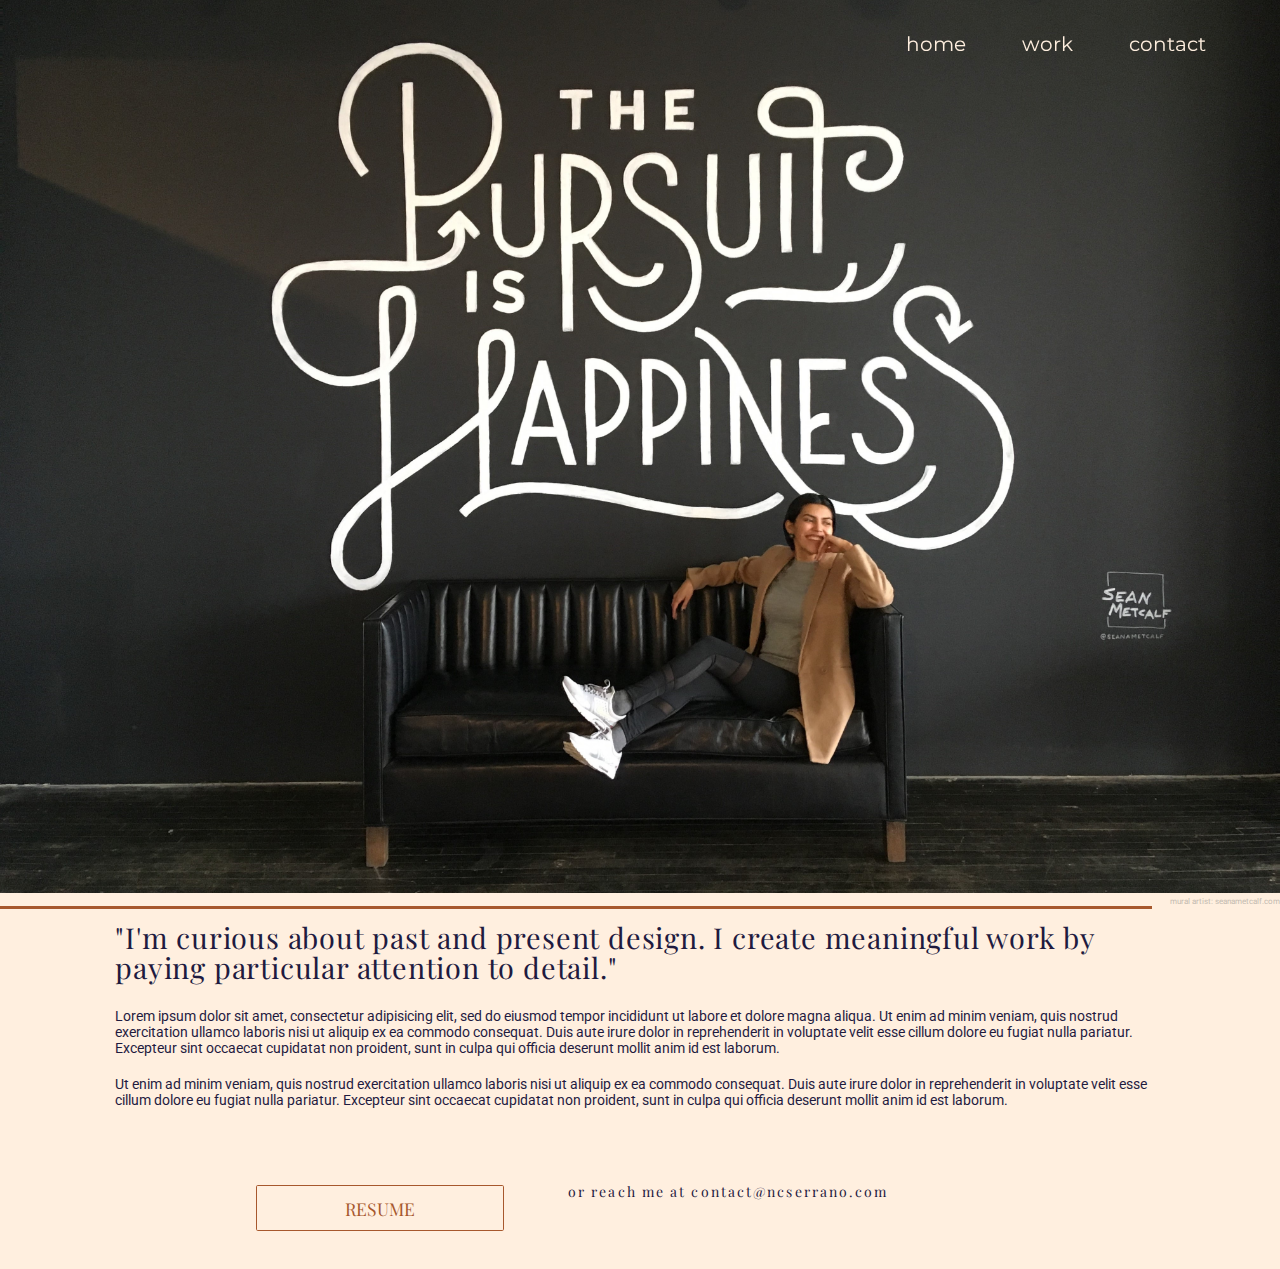
==== about.html @ e1e72710 "added P1 files to folder" ====
<!DOCTYPE html>
<html lang="en" dir="ltr">
  <head>
    <meta charset="utf-8">
    <title>About Me | Naraly Serrano </title>

    <link type="text/css" rel="stylesheet" href="styles.css" />
    <link rel="stylesheet" href="animate.min.css">
    <link href="https://fonts.googleapis.com/css?family=Montserrat|Playfair+Display:400,700,900|Roboto&display=swap" rel="stylesheet">
    <meta name="viewport" content="width=device-width, initial-scale=1">

    <!--[if lt IE 9]>
      <script src="js/html5shiv-printshiv.min.js"></script>
    <![endif]-->
    <script src="https://ajax.googleapis.com/ajax/libs/jquery/3.4.1/jquery.min.js"></script>
    <!-- Favicons-->
    <link rel="apple-touch-icon" sizes="180x180" href="favicon/apple-touch-icon.png">
    <link rel="icon" type="image/png" sizes="32x32" href="favicon/favicon-32x32.png">
    <link rel="icon" type="image/png" sizes="16x16" href="favicon/favicon-16x16.png">
    <link rel="manifest" href="/site.webmanifest">
  </head>

  <body>
    <button class="hamburger">&#9776;</button>
    <button class="cross">&#735;</button>
    <header>
      <nav class="menu">
        <ul>
          <li><a href="index.html">home</a></li>
          <li><a href="#">work</a></li>
          <li><a href="#">contact</a></li>
        </ul>
      </nav>

      <nav class="desktop_about_menu">
        <ul>
          <li><a href="index.html">home</a></li>
          <li><a href="#">work</a></li>
          <li><a href="#">contact</a></li>
        </ul>
      </nav>
    </header>

    <div class="mobile_horizontal_line">
    </div>
    <div class="mobile_vertical_line">&nbsp;
    </div>

    <figure class="mobile_about_img animated slideInRight slower">
      <img src="images/about_edited.jpg" alt="Naraly sitting in front of a mural" class="img_about img_padding">
      <figcaption>mural artist: seanametcalf.com</figcaption>
    </figure>
    <figure>
    </figure>
      <img src="images/about_quoteonly_2.png" class="mobile_quote_padding animated slideInLeft slower" alt="Quote I am curious about past and present design. I create meaningful work by paying particular attention to detail." >


    <figure class="desktop_about_img animated slideInRight slower">
      <img src="images/about.jpg" alt="Naraly sitting in front of a mural" class="img_about img_padding">
      <figcaption>mural artist: seanametcalf.com</figcaption>
    </figure>

    <section class="about_horizontal_line animated slideInLeft slower">
    </section>

    <section class="desktop_quote_padding">
      <h3 class="desktop_quote_style">
        "I'm curious about past and present design. I create meaningful work by paying particular attention to detail."
      </h3>
    </section>

    <article class="about_padding">
      <p class="about_p">Lorem ipsum dolor sit amet, consectetur adipisicing elit, sed do eiusmod tempor incididunt ut labore et dolore magna aliqua. Ut enim ad minim veniam, quis nostrud exercitation ullamco laboris nisi ut aliquip ex ea commodo consequat. Duis aute irure dolor in reprehenderit in voluptate velit esse cillum dolore eu fugiat nulla pariatur. Excepteur sint occaecat cupidatat non proident, sunt in culpa qui officia deserunt mollit anim id est laborum.
      </p>
      <br>
      <p class="about_p">
      Ut enim ad minim veniam, quis nostrud exercitation ullamco laboris nisi ut aliquip ex ea commodo consequat. Duis aute irure dolor in reprehenderit in voluptate velit esse cillum dolore eu fugiat nulla pariatur. Excepteur sint occaecat cupidatat non proident, sunt in culpa qui officia deserunt mollit anim id est laborum.
      </p>
    </article>

    <div class="about_bottom">
      <div class="button_center">
        <a href="http://ncserrano.com/media/NaralySerrano_Resume.pdf" class="resumebutton button-accent" target="_blank" > resume </a>
      </div>
      <div class="oremail">
        <p>or reach me at contact@ncserrano.com</p>
      </div>
  </div>
    <script src="js/hamburger.js"></script>

  </body>
</html>
---- styles.css ----
* {
	margin: 0;
	padding: 0;
	border: 0;
}

article, aside, details, figcaption, figure, footer, header, main, nav, section, summary {
    display:block;
}
/*FONT FAMILIES
  font-family: 'Montserrat';
  font-family: 'Playfair Display';
	font-family: 'Roboto', sans serif;
*/

body{
	font-family: 'Roboto', sans serif;
	background-color: #ffefdf;
}
/*************Hamburger Menu BEGINS***************
*/
.hamburger{
  background:none;
  position:absolute;
  top:0;
  right:0;
  line-height:45px;
  padding:5px 15px 0px 15px;
  color:#a7582d;
  border:0;
  font-size:1.4em;
  font-weight:bold;
  cursor:pointer;
  outline:none;
  z-index:10000000000000;
}
.cross{
  background:none;
  position:absolute;
  top:0px;
  right:0;
  padding:7px 15px 0px 15px;
  color:#a7582d;
  border:0;
  font-size:3em;
  line-height:65px;
  font-weight:bold;
  cursor:pointer;
  outline:none;
  z-index:10000000000000;
}
.menu{z-index:1000000; font-weight:bold; font-size:0.8em; width:100%; background:#fff7f0;  position:absolute; text-align:center; font-size:12px; font-family: 'Montserrat';}
.menu ul {margin: 0; padding: 0; list-style-type: none; list-style-image: none;}
.menu li {display: block;   padding:15px 0 15px 0; border-bottom:#dddddd 1px solid;}
.menu li:hover{display: block;    background:#fffaf5; padding:15px 0 15px 0; border-bottom:#dddddd 1px solid;}
.menu ul li a { text-decoration:none;  margin: 0px; color:#666;}
.menu ul li a:hover {  color: #666; text-decoration:none;}
.menu a{text-decoration:none; color:#666;}
.menu a:hover{text-decoration:none; color:#666;}

/*************Hamburger Menu ENDS***************
*/
/*************Index page BEGINS***************
*/
.desktop_menu{
	display: none;
}
h2{
  font-family: 'Playfair Display';
	line-height: 6.5rem;
}
.name{
	padding-top: 67vh;
	padding-left: 4vw;
}
.first_name{
	color: #2d294b;
	font-size: 4rem;
	line-height: 3vh;
}
.last_name{
	font-size: 4.8rem;
	color: #1f1b3f;
	font-style: italic;
}
footer{
	padding-top: 4px;
	background-color: #a7582d;
	width: 100%;
	position: fixed;
	bottom: 12%;
}

/*************** About page BEGINS*******************
*/
.desktop_about_menu{
	display: none;
}
.img_about{
	width:100%;
}
.desktop_about_img{
	display: none;
}
.desktop_quote_padding{
	display: none;
}
.mobile_horizontal_line{
	display: block;
	height: 2px;
	background-color: #a7582d;
	width: 100%;
	margin-top: 50px;
}
.mobile_vertical_line{
	border-left: 2px solid #a7582d;
  height: 110%;
  position: absolute;
	left: 4.5%;
  margin-left: -3px;
  top: 0;
}
figure{
	padding-top: 10px;
	padding-left: 20%;
}
figcaption{
	font-family: 'Roboto', sans serif;
	font-size: .5rem;
	text-align: right;
	color: #c4bbb1;
}
.about_horizontal_line{
	display: none;
}
.mobile_quote_padding{
	position: absolute;
	top: 200px;
	left: 7%;
	max-width: 48%;
}
article{
	 color: #1f1b3f;
}
.about_padding{
	padding-top: 20px;
	padding-left: 9%;
	padding-right: 9%;
}
.about_p{
	font-size: .85rem;
	line-height: 120%;
}

/* ----------------about page Bottom styling---------------
*/
.about_bottom{
  position: relative;
  justify-content: center;
  align-items: center;
	margin: 0 auto;
  width: 100%;
	padding: 5% 0 6% 0;

}
.button_center{
	text-align: center;
	padding: 3% 0;
}
.resumebutton{
  display: inline-block;
  position: relative;
  font-size:1.1rem;
	align-items: center;
	text-align: center;
	margin: 0 auto;
  text-decoration: none;
  text-transform: uppercase;
  font-family: 'Playfair Display', sans-serif;
  border-width: .07em;
  border-style: solid;
  padding: .6em 5em;
  border-radius: 1.7px;
}

.button-accent{
    color:#a7582d;
}

.button-accent:hover,
.button-accent:focus{
  background:#a7582d;
  color: #ffe7cf;
}

.oremail{
  position: relative;
	max-width: 100%;
	text-align: center;
  top: auto;
  font-family: 'Playfair Display', sans-serif;
  letter-spacing: .15em;
  font-size: 14px;
  color: #1f1b3f;
	padding-top: 10px;
}

@media (min-width: 370px) {
	.name{
		padding-top: 65vh;
	}
	.first_name{
		font-size: 5rem;
		line-height: 4vh;
	}
	.last_name{
		font-size: 5.4rem;
	}
	.mobile_quote_padding{
		top: 225px;
	}
	.about_padding{
    padding-top: 15px;
	}
}
@media (min-width: 390px) {
	.mobile_quote_padding{
		top: 230px;
	}
	.about_padding{
		padding-top: 10px;
	}
}
@media (min-width: 450px) {
	.name{
		padding-top: 63vh;
	}
	.first_name{
		font-size: 5rem;
		line-height: 6vh;
	}
	.last_name{
		font-size: 6rem;
	}
	.mobile_quote_padding{
		top: 250px;
	}
	.about_padding{
		padding-top: 20px;
	}
}
@media (min-width: 477px) and (max-width:530px) {
	.mobile_quote_padding{
		top: 255px;
	}
	.about_padding{
		padding-top: 20px;
	}
	.mobile_vertical_line {
		height: 110%;
	}
}
@media (min-width: 500px) {
	.first_name{
		font-size: 5rem;
	}
	.last_name{
		font-size: 6rem;
	}
	.mobile_vertical_line {
		height: 115%;
	}
	.mobile_quote_padding{
		top: 280px;
	}
	.about_padding{
		padding-top: 40px;
	}
}
@media (min-width: 530px) {
	.mobile_quote_padding{
		top: 300px;
	}
	.about_padding{
		padding-top: 50px;
	}
	.about_bottom{
		padding-top: 3%;
	}
	.mobile_vertical_line {
		height: 120%;
	}
}

@media (min-width: 600px) {
	.name{
		padding-top: 60vh;
	}
	.first_name{
		font-size: 6.5rem;
    line-height: 9vh;
	}
	.last_name{
		font-size: 7.5rem;
	}
	.mobile_vertical_line {
		height: 125%;
	}
	.mobile_quote_padding{
		top: 310px;
	}
	.about_padding{
		padding-top: 30px;
	}
}
@media (min-width:620px) {
	.mobile_quote_padding{
		top: 330px;
	}
	.about_padding{
		padding-top: 40px;
	}
}
@media (min-width:720px) {
	.first_name{
		font-size: 7.5rem;
		 line-height: 12vh;
	}
	.last_name{
		font-size: 8.5rem;
	}
	.mobile_vertical_line {
    height: 130%;
	}
	.mobile_quote_padding{
		top: 350px;
	}
	.about_padding{
		padding-top: 40px;
	}
}
@media (min-width:780px) {
	.mobile_quote_padding{
		top: 370px;
	}
	.about_padding{
		padding-top: 40px;
	}
	.mobile_vertical_line {
		height: 135%;
	}
}
@media (min-width:840px) {
	.mobile_quote_padding{
		top: 410px;
	}
	.about_padding{
		padding-top: 40px;
	}
}
@media (min-width:900px) {
	.menu, .hamburger, .cross{
		display: none;
	}
	.desktop_menu{
		display: block;
	}
	.desktop_menu{
	position: fixed;
	font-family: 'Montserrat';
	right: 2em;
	padding: 1em;
	z-index: 90;
}
	.desktop_menu ul{
		list-style: none;
		margin: 0;
		padding: 0;
	}
	.desktop_menu ul li{
			display: inline-block;
			position: relative;
			margin: 1em;
	}
	.desktop_menu a{
		font-weight: 400;
		text-decoration: none;
		text-transform: lowercase;
		font-size: 1.25em;
		color: #1f1b3f;
		padding: .5em;
	}
	.desktop_menu a:hover,
	.desktop_menu a:focus{
		color: black;
		font-weight: 400;
	}

	.desktop_menu a::before{
		content: '';
		display: block;
		height: .2em;
		background-color: #a7582d;
		border-radius: 1px;
		transition: all ease-in-out 250ms;
		position: absolute;
		top: 1.2em;
		width: 0%
	}
	.desktop_menu a:hover::before{
		width:100%
	}
/*********************about desktop menu style. needed to be diff color
**/
	.desktop_about_menu{
		display: block;
	}
	.desktop_about_menu{
	position: fixed;
	font-family: 'Montserrat';
	right: 2em;
	padding: 1em;
	z-index: 90;
	}
	.desktop_about_menu ul{
		list-style: none;
		margin: 0;
		padding: 0;
	}
	.desktop_about_menu ul li{
			display: inline-block;
			position: relative;
			margin: 1em;
	}
	.desktop_about_menu a{
		font-weight: 400;
		text-decoration: none;
		text-transform: lowercase;
		font-size: 1.25em;
		color: #ffefdf;
		padding: .5em;
	}
	.desktop_about_menu a:hover,
	.desktop_about_menu a:focus{
		color: black;
		font-weight: 400;
	}
	.desktop_about_menu a::before{
		content: '';
		display: block;
		height: .2em;
		background-color: #a7585d;
		border-radius: 1px;
		transition: all ease-in-out 250ms;
		position: absolute;
		top: 1.2em;
		width: 0%
	}
	.desktop_about_menu a:hover::before{
		width:100%
	}
/***************about desktop menu style ENDS
**/
	.name{
	  padding-top: 54vh;
	}
	.first_name{
		font-size: 8.5rem;
		 line-height: 17vh;
	}
	.last_name{
		font-size: 9.5rem;
	}
	.mobile_horizontal_line{
		display: none;
	}
	.mobile_vertical_line{
		display: none;
	}
	.mobile_about_img{
		display: none;
	}
	.mobile_quote_padding{
		display: none;
	}
	.desktop_about_img{
		display: block;
	}
	figure{
	 padding: 0 0;
	}
	.about_horizontal_line{
		display: block;
		padding-top: 3px;
		background-color: #a7582d;
		width: 90%;
	}
	h3{
		font-weight: normal;
	}
	.desktop_quote_padding{
		display: block;
		padding-top: 1%;
		padding-left: 9%;
		padding-right: 9%;
	}
	.desktop_quote_style{
		font-family: 'Playfair Display';
		color: #1f1b3f;
		font-size: 1.8rem;
		letter-spacing: .05rem;
		line-height: 1.9rem;
	}
	.about_padding{
		padding-top: 25px;
	}
	.button_center{
		float: left;
		padding-left: 20%;
	}
	.oremail{
		float:left;
		padding-left: 5%;
		padding-top: 35px;
		text-align: center;
	}
}
@media (min-width:1100px) {
	.name{
	  padding-top: 50vh;
	}
	.first_name{
		font-size: 9.5rem;
		 line-height: 19vh;
	}
	.last_name{
		font-size: 10.5rem;
	}
}
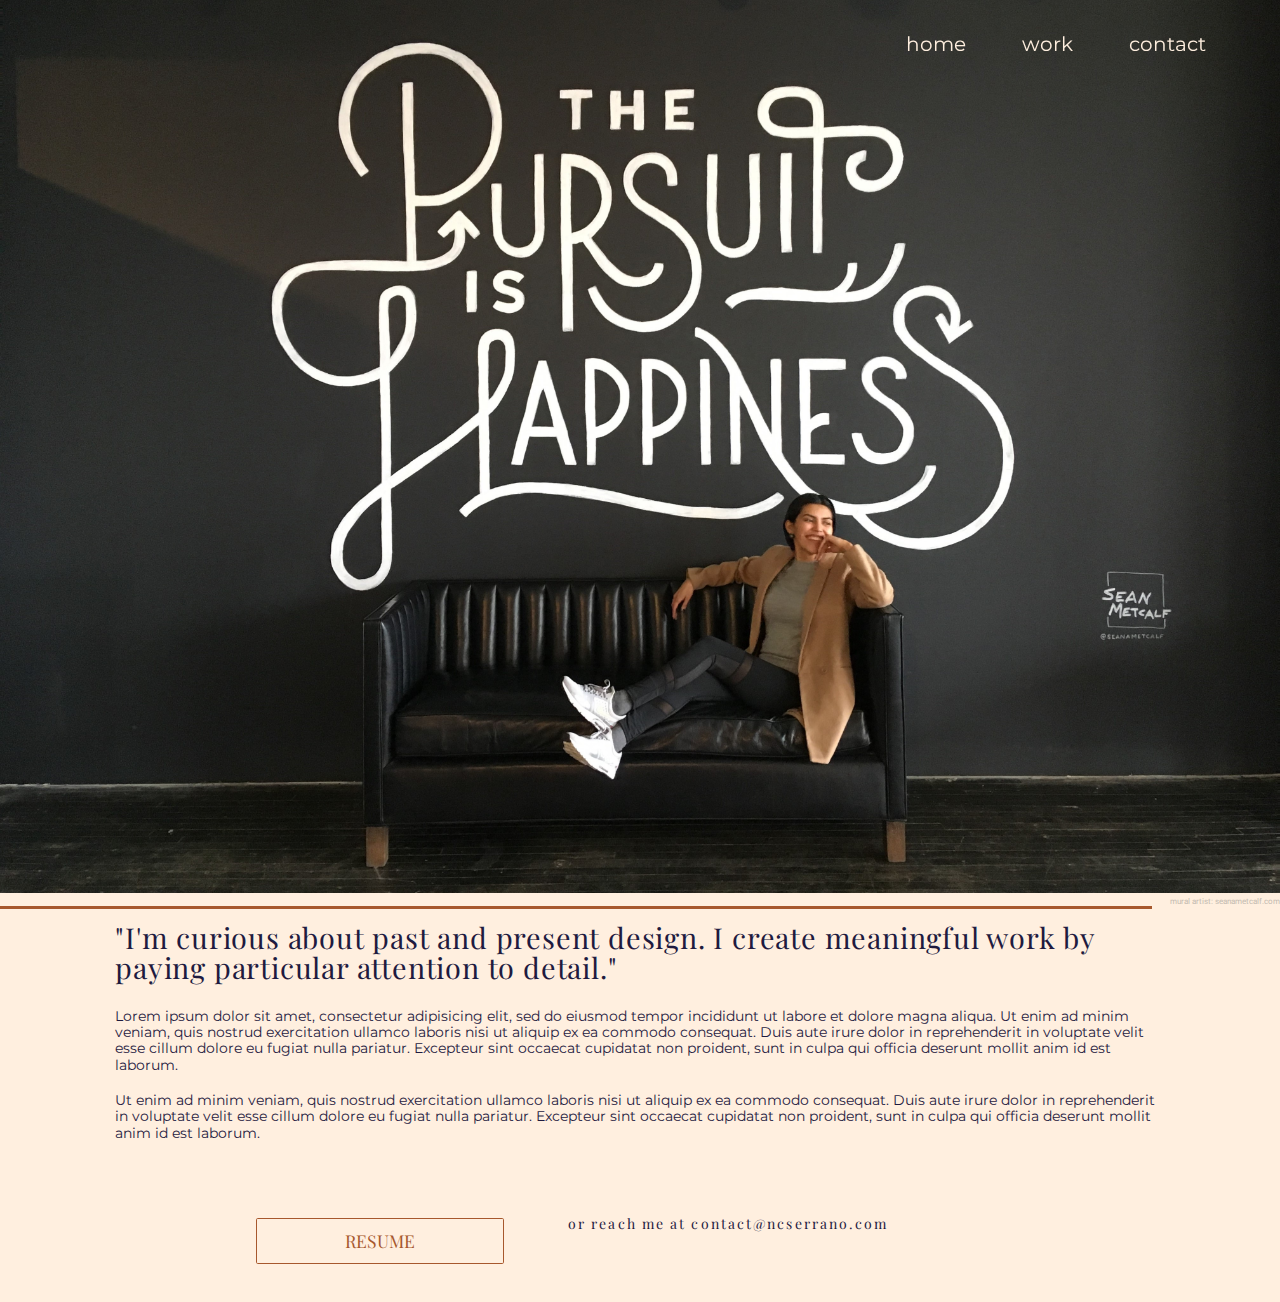
==== commit 1d124bb9: "added lightbox. added flexbox to work id=panels." ====
--- a/about.html
+++ b/about.html
@@ -2,7 +2,7 @@
 <html lang="en" dir="ltr">
   <head>
     <meta charset="utf-8">
-    <title>About Me | Naraly Serrano </title>
+    <title>About | Naraly Serrano </title>
 
     <link type="text/css" rel="stylesheet" href="styles.css" />
     <link rel="stylesheet" href="animate.min.css">
@@ -27,7 +27,7 @@
       <nav class="menu">
         <ul>
           <li><a href="index.html">home</a></li>
-          <li><a href="#">work</a></li>
+          <li><a href="work.html">work</a></li>
           <li><a href="#">contact</a></li>
         </ul>
       </nav>
@@ -35,7 +35,7 @@
       <nav class="desktop_about_menu">
         <ul>
           <li><a href="index.html">home</a></li>
-          <li><a href="#">work</a></li>
+          <li><a href="work.html">work</a></li>
           <li><a href="#">contact</a></li>
         </ul>
       </nav>
--- a/styles.css
+++ b/styles.css
@@ -14,9 +14,21 @@
 */
 
 body{
-	font-family: 'Roboto', sans serif;
+	font-family: 'Montserrat';
 	background-color: #ffefdf;
 }
+
+/************* STICKY FOOTER **********************/
+#container{
+	display: flex;
+	min-height: 100vh;
+	flex-direction: column;
+}
+.wrapper{
+	flex: 1;
+}
+/************** STICKY FOOTER *********************/
+
 /*************Hamburger Menu BEGINS***************
 */
 .hamburger{
@@ -32,7 +44,7 @@
   font-weight:bold;
   cursor:pointer;
   outline:none;
-  z-index:10000000000000;
+	z-index:10000000000000;
 }
 .cross{
   background:none;
@@ -205,6 +217,72 @@
 	padding-top: 10px;
 }
 
+/* ------------------projects page styling for the accordion----------------------*/
+#panels{
+	display: flex;
+	flex-direction: column;
+	flex: 1;
+	margin-bottom: 30px;
+}
+
+.ui-accordion-header{
+  color: #1f1b3f;
+  font-family: Playfair Display;
+  font-weight:400;
+  line-height: 6.3vh;
+  font-size: 1.8rem;
+  padding-top: 3rem;
+  padding-left: 1em;
+  z-index: 99;
+}
+
+.ui-accordion-header:focus {
+  outline: 0;
+  box-shadow: none;
+}
+
+.ui-accordion-header:hover {
+  outline:0;
+  box-shadow: none;
+  font-style: italic;
+}
+
+.project_header p{
+	font-size: 1rem;
+	color: #a7582d;
+	padding-left: 5px;
+}
+
+.project_content{
+	background-color: #f2dcc7;
+	display: flex;
+	flex-direction: column;
+	justify-content: center;
+	font-size: .8rem;
+	padding: 10px 10px 5px 26px;
+}
+
+.project_content p{
+	line-height: 1rem;
+}
+
+.project_content img{
+  max-width: 200px;
+	justify-content: center;
+}
+
+.project_content figure{
+ 	padding-left: 10px;
+	padding-bottom: 10px;
+	align-items: center;
+}
+
+.work_footer{
+	display: none;
+}
+/*-------------- MEDIA ------------------*/
+
+
 @media (min-width: 370px) {
 	.name{
 		padding-top: 65vh;
@@ -275,6 +353,14 @@
 	}
 	.about_padding{
 		padding-top: 40px;
+	}
+	.project_content figure {
+    display: flex;
+    align-items: center;
+    flex-direction: row;
+	}
+	.project_lightbox img{
+		margin-left: 15px;
 	}
 }
 @media (min-width: 530px) {
@@ -338,6 +424,10 @@
 	.about_padding{
 		padding-top: 40px;
 	}
+	.ui-accordion-header{
+		line-height: 6.3vh;
+		font-size: 2rem;
+	}
 }
 @media (min-width:780px) {
 	.mobile_quote_padding{
@@ -350,6 +440,18 @@
 		height: 135%;
 	}
 }
+@media (min-width: 800px) {
+	.ui-accordion-header{
+	  line-height: 6.3vh;
+	  font-size: 2rem;
+	}
+	.project_content img{
+	  max-width: 350px;
+		max-height: 600px;
+		justify-content: center;
+	}
+}
+
 @media (min-width:840px) {
 	.mobile_quote_padding{
 		top: 410px;
@@ -363,10 +465,10 @@
 		display: none;
 	}
 	.desktop_menu{
-		display: block;
+		display: flex;
 	}
 	.desktop_menu{
-	position: fixed;
+	justify-content: flex-end;
 	font-family: 'Montserrat';
 	right: 2em;
 	padding: 1em;
@@ -524,6 +626,29 @@
 		padding-top: 35px;
 		text-align: center;
 	}
+	/*********** work styling at min-width 900px ****************/
+	.ui-accordion-header{
+		font-size: 2.6rem;
+		padding-top: 0rem;
+		padding-bottom: 5rem;
+		line-height: 4rem;
+	}
+	.project_content{
+		display: flex;
+    flex-direction: row;
+    justify-content: center;
+		position: relative;
+		top: -70px;
+	}
+	.project_content img{
+		max-height: 300px;
+	}
+	.project_header p {
+    font-size: 1rem;
+    color: #a7582d;
+    margin-top: .8rem;
+    line-height: 1.5rem;
+	}
 }
 @media (min-width:1100px) {
 	.name{
